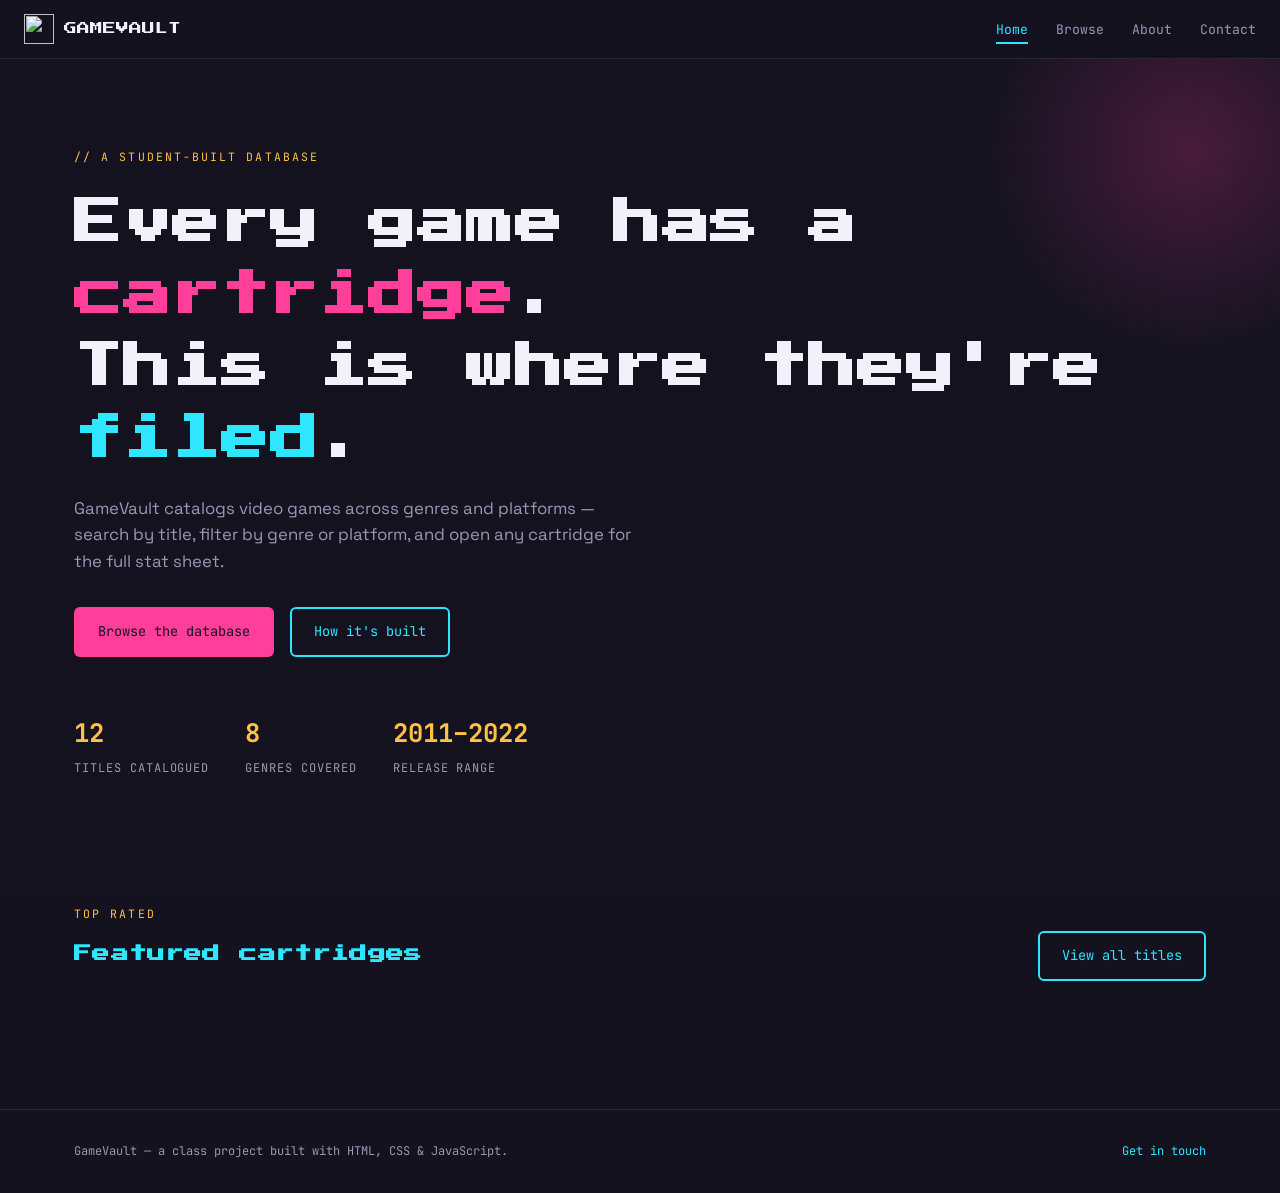
==== index.html @ 5a656e97 "Add files via upload" ====
<!DOCTYPE html>
<html lang="en">
<head>
  <meta charset="UTF-8">
  <meta name="viewport" content="width=device-width, initial-scale=1.0">
  <title>GameVault — A Video Game Database</title>
  <meta name="description" content="GameVault is a browsable database of video games with genres, platforms, ratings and details.">
  <link rel="icon" type="image/svg+xml" href="images/favicon.svg">
  <link rel="preconnect" href="https://fonts.googleapis.com">
  <link rel="preconnect" href="https://fonts.gstatic.com" crossorigin>
  <link href="https://fonts.googleapis.com/css2?family=Press+Start+2P&family=Space+Grotesk:wght@400;500;700&family=JetBrains+Mono:wght@400;600&display=swap" rel="stylesheet">
  <link rel="stylesheet" href="style.css">
</head>
<body>

  <header class="site-header">
    <nav class="nav">
      <a class="nav-brand" href="index.html">
        <img src="images/logo.svg" alt="" width="30" height="30">
        <span>GAMEVAULT</span>
      </a>
      <button class="nav-toggle" id="nav-toggle" aria-expanded="false" aria-controls="nav-links">Menu</button>
      <ul class="nav-links" id="nav-links">
        <li><a href="index.html" aria-current="page">Home</a></li>
        <li><a href="games.html">Browse</a></li>
        <li><a href="about.html">About</a></li>
        <li><a href="contact.html">Contact</a></li>
      </ul>
    </nav>
  </header>

  <main>
    <section class="hero">
      <div class="container">
        <span class="eyebrow">// A student-built database</span>
        <h1>Every game has a <span class="glow-magenta">cartridge</span>.<br>This is where they're <span class="glow-cyan">filed</span>.</h1>
        <p class="lead">GameVault catalogs video games across genres and platforms — search by title, filter by genre or platform, and open any cartridge for the full stat sheet.</p>
        <div class="hero-actions">
          <a class="btn btn-primary" href="games.html">Browse the database</a>
          <a class="btn btn-outline" href="about.html">How it's built</a>
        </div>
        <div class="hero-stats">
          <div><strong>12</strong><span>Titles catalogued</span></div>
          <div><strong>8</strong><span>Genres covered</span></div>
          <div><strong>2011–2022</strong><span>Release range</span></div>
        </div>
      </div>
    </section>

    <section>
      <div class="container">
        <div class="section-head">
          <div>
            <span class="eyebrow">Top rated</span>
            <h2>Featured cartridges</h2>
          </div>
          <a class="btn btn-outline" href="games.html">View all titles</a>
        </div>
        <div class="game-grid" id="featured-grid"></div>
      </div>
    </section>
  </main>

  <div class="modal-overlay" id="game-modal">
    <div class="modal" role="dialog" aria-modal="true" id="modal-content"></div>
  </div>

  <footer class="site-footer">
    <div class="container footer-row">
      <span>GameVault — a class project built with HTML, CSS &amp; JavaScript.</span>
      <a href="contact.html">Get in touch</a>
    </div>
  </footer>

  <script src="js/script.js"></script>
</body>
</html>
---- style.css ----
/* =========================================================
   GAMEVAULT — a video game database
   Design: retro-arcade cartridge catalog
   ========================================================= */

:root {
  --bg: #14121F;
  --bg-panel: #1E1B2E;
  --bg-panel-hover: #262238;
  --accent-magenta: #FF3E9A;
  --accent-cyan: #2FE6FF;
  --accent-gold: #FFC145;
  --text: #F2F0F8;
  --text-muted: #9B96B3;
  --border: rgba(242, 240, 248, 0.10);
  --font-display: 'Press Start 2P', monospace;
  --font-body: 'Space Grotesk', system-ui, sans-serif;
  --font-mono: 'JetBrains Mono', monospace;
  --radius: 10px;
}

* { box-sizing: border-box; }

.visually-hidden {
  position: absolute;
  width: 1px;
  height: 1px;
  padding: 0;
  margin: -1px;
  overflow: hidden;
  clip: rect(0, 0, 0, 0);
  white-space: nowrap;
  border: 0;
}

html { scroll-behavior: smooth; }

body {
  margin: 0;
  background: var(--bg);
  color: var(--text);
  font-family: var(--font-body);
  line-height: 1.6;
  position: relative;
  min-height: 100vh;
}

/* subtle CRT scanline atmosphere */
body::before {
  content: "";
  position: fixed;
  inset: 0;
  pointer-events: none;
  z-index: 999;
  background: repeating-linear-gradient(
    to bottom,
    rgba(255, 255, 255, 0.015) 0px,
    rgba(255, 255, 255, 0.015) 1px,
    transparent 1px,
    transparent 3px
  );
  mix-blend-mode: overlay;
}

img, svg { max-width: 100%; display: block; }

a { color: inherit; text-decoration: none; }

h1, h2, h3 {
  font-family: var(--font-display);
  line-height: 1.5;
  letter-spacing: 0.02em;
}

h1 { font-size: 1.6rem; }
h2 { font-size: 1.1rem; color: var(--accent-cyan); }
h3 { font-size: 0.85rem; }

p { color: var(--text-muted); }

.eyebrow {
  font-family: var(--font-mono);
  font-size: 0.72rem;
  letter-spacing: 0.18em;
  text-transform: uppercase;
  color: var(--accent-gold);
}

.container {
  max-width: 1180px;
  margin: 0 auto;
  padding: 0 24px;
}

/* focus visibility for keyboard users */
a:focus-visible,
button:focus-visible,
input:focus-visible,
select:focus-visible {
  outline: 2px solid var(--accent-cyan);
  outline-offset: 3px;
}

@media (prefers-reduced-motion: reduce) {
  * { animation: none !important; transition: none !important; }
  html { scroll-behavior: auto; }
}

/* ---------- Nav ---------- */
.site-header {
  position: sticky;
  top: 0;
  z-index: 100;
  background: rgba(20, 18, 31, 0.92);
  backdrop-filter: blur(6px);
  border-bottom: 1px solid var(--border);
}

.nav {
  display: flex;
  align-items: center;
  justify-content: space-between;
  padding: 14px 24px;
}

.nav-brand {
  display: flex;
  align-items: center;
  gap: 10px;
}

.nav-brand img { width: 30px; height: 30px; }

.nav-brand span {
  font-family: var(--font-display);
  font-size: 0.8rem;
  color: var(--text);
}

.nav-links {
  display: flex;
  gap: 28px;
  list-style: none;
  margin: 0;
  padding: 0;
  font-family: var(--font-mono);
  font-size: 0.82rem;
}

.nav-links a {
  color: var(--text-muted);
  padding-bottom: 4px;
  border-bottom: 2px solid transparent;
  transition: color 0.15s ease, border-color 0.15s ease;
}

.nav-links a:hover,
.nav-links a[aria-current="page"] {
  color: var(--accent-cyan);
  border-color: var(--accent-cyan);
}

.nav-toggle {
  display: none;
  background: none;
  border: 1px solid var(--border);
  border-radius: 6px;
  color: var(--text);
  padding: 6px 10px;
  font-family: var(--font-mono);
}

@media (max-width: 760px) {
  .nav-links {
    position: absolute;
    top: 100%;
    left: 0;
    right: 0;
    background: var(--bg-panel);
    flex-direction: column;
    padding: 16px 24px;
    gap: 16px;
    border-bottom: 1px solid var(--border);
    display: none;
  }
  .nav-links.open { display: flex; }
  .nav-toggle { display: inline-block; }
}

/* ---------- Hero ---------- */
.hero {
  padding: 84px 0 64px;
  position: relative;
  overflow: hidden;
}

.hero::after {
  content: "";
  position: absolute;
  top: -120px;
  right: -120px;
  width: 420px;
  height: 420px;
  background: radial-gradient(circle, rgba(255, 62, 154, 0.22), transparent 70%);
  z-index: 0;
}

.hero .container { position: relative; z-index: 1; }

.hero h1 {
  font-size: clamp(1.8rem, 4vw, 3rem);
  margin: 18px 0 20px;
}

.hero h1 .glow-magenta { color: var(--accent-magenta); }
.hero h1 .glow-cyan { color: var(--accent-cyan); }

.hero p.lead {
  max-width: 560px;
  font-size: 1.05rem;
  color: var(--text-muted);
}

.hero-actions {
  display: flex;
  gap: 16px;
  margin-top: 32px;
  flex-wrap: wrap;
}

.btn {
  font-family: var(--font-mono);
  font-size: 0.85rem;
  padding: 12px 22px;
  border-radius: 6px;
  border: 2px solid transparent;
  cursor: pointer;
  display: inline-flex;
  align-items: center;
  gap: 8px;
  transition: transform 0.15s ease, box-shadow 0.15s ease, background 0.15s ease;
}

.btn:hover { transform: translateY(-2px); }

.btn-primary {
  background: var(--accent-magenta);
  color: #14121F;
}
.btn-primary:hover { box-shadow: 0 0 24px rgba(255, 62, 154, 0.45); }

.btn-outline {
  border-color: var(--accent-cyan);
  color: var(--accent-cyan);
  background: transparent;
}
.btn-outline:hover { background: rgba(47, 230, 255, 0.08); }

.hero-stats {
  display: flex;
  gap: 36px;
  margin-top: 56px;
  flex-wrap: wrap;
}

.hero-stats div { font-family: var(--font-mono); }
.hero-stats strong {
  display: block;
  font-size: 1.6rem;
  color: var(--accent-gold);
}
.hero-stats span {
  font-size: 0.75rem;
  color: var(--text-muted);
  text-transform: uppercase;
  letter-spacing: 0.08em;
}

/* ---------- Section shell ---------- */
section { padding: 56px 0; }

.section-head {
  display: flex;
  justify-content: space-between;
  align-items: flex-end;
  gap: 20px;
  margin-bottom: 32px;
  flex-wrap: wrap;
}

/* ---------- Game cards (cartridge signature element) ---------- */
.game-grid {
  display: grid;
  grid-template-columns: repeat(auto-fill, minmax(240px, 1fr));
  gap: 22px;
}

.cartridge {
  background: var(--bg-panel);
  border: 1px solid var(--border);
  border-radius: 8px 8px 3px 3px;
  position: relative;
  overflow: hidden;
  cursor: pointer;
  transition: transform 0.18s ease, box-shadow 0.18s ease, background 0.18s ease;
  text-align: left;
  padding: 0;
  color: var(--text);
  font-family: var(--font-body);
  width: 100%;
}

.cartridge:hover,
.cartridge:focus-visible {
  transform: translateY(-6px);
  background: var(--bg-panel-hover);
  box-shadow: 0 14px 34px rgba(0, 0, 0, 0.45);
}

.cartridge-label {
  height: 92px;
  display: flex;
  align-items: center;
  justify-content: center;
  position: relative;
}

.cartridge-label::before {
  content: "";
  position: absolute;
  inset: 0;
  opacity: 0.9;
}

.cartridge-notch {
  position: absolute;
  top: 0;
  left: 50%;
  transform: translateX(-50%);
  width: 34px;
  height: 10px;
  background: var(--bg);
  border-radius: 0 0 8px 8px;
}

.cartridge-glyph {
  font-family: var(--font-display);
  font-size: 1.4rem;
  color: rgba(20, 18, 31, 0.85);
  z-index: 1;
}

.cartridge-body { padding: 16px 18px 20px; }

.cartridge-body h3 {
  margin: 0 0 6px;
  font-size: 0.92rem;
  color: var(--text);
}

.cartridge-meta {
  font-family: var(--font-mono);
  font-size: 0.7rem;
  color: var(--text-muted);
  display: flex;
  gap: 10px;
  flex-wrap: wrap;
  margin-bottom: 10px;
}

.tag {
  display: inline-block;
  font-family: var(--font-mono);
  font-size: 0.65rem;
  padding: 3px 8px;
  border-radius: 4px;
  border: 1px solid var(--border);
  color: var(--text-muted);
  text-transform: uppercase;
  letter-spacing: 0.04em;
}

.rating {
  font-family: var(--font-mono);
  font-size: 0.8rem;
  color: var(--accent-gold);
  letter-spacing: 2px;
}

/* genre color coding for the cartridge label */
.g-action { background: linear-gradient(135deg, var(--accent-magenta), #a3236a); }
.g-rpg { background: linear-gradient(135deg, var(--accent-cyan), #157c8c); }
.g-sim { background: linear-gradient(135deg, var(--accent-gold), #a3760d); }
.g-puzzle { background: linear-gradient(135deg, #8b7cf6, #4c3fa8); }
.g-shooter { background: linear-gradient(135deg, #ff6b4a, #a53a20); }
.g-party { background: linear-gradient(135deg, #4ade80, #1f7a44); }
.g-platform { background: linear-gradient(135deg, #f472b6, #a3316b); }
.g-roguelike { background: linear-gradient(135deg, #fb923c, #9a4a10); }

/* ---------- Filter / search bar (games page) ---------- */
.filter-bar {
  display: flex;
  gap: 14px;
  flex-wrap: wrap;
  margin-bottom: 30px;
  background: var(--bg-panel);
  border: 1px solid var(--border);
  border-radius: var(--radius);
  padding: 16px;
}

.filter-bar input,
.filter-bar select {
  background: var(--bg);
  border: 1px solid var(--border);
  color: var(--text);
  font-family: var(--font-mono);
  font-size: 0.85rem;
  padding: 10px 12px;
  border-radius: 6px;
}

.search-field {
  flex: 1 1 220px;
  position: relative;
}

.search-field input { width: 100%; }

.search-field::after {
  content: "›_";
  position: absolute;
  right: 14px;
  top: 50%;
  transform: translateY(-50%);
  color: var(--accent-cyan);
  font-family: var(--font-mono);
  animation: blink 1.1s steps(1) infinite;
  pointer-events: none;
}

@keyframes blink { 50% { opacity: 0; } }

.result-count {
  font-family: var(--font-mono);
  font-size: 0.78rem;
  color: var(--text-muted);
  margin-bottom: 18px;
}

.empty-state {
  text-align: center;
  padding: 60px 20px;
  color: var(--text-muted);
  font-family: var(--font-mono);
  display: none;
}

/* ---------- Modal ---------- */
.modal-overlay {
  position: fixed;
  inset: 0;
  background: rgba(10, 9, 16, 0.78);
  display: none;
  align-items: center;
  justify-content: center;
  z-index: 200;
  padding: 20px;
}

.modal-overlay.open { display: flex; }

.modal {
  background: var(--bg-panel);
  border: 1px solid var(--border);
  border-radius: var(--radius);
  max-width: 520px;
  width: 100%;
  max-height: 85vh;
  overflow-y: auto;
  padding: 28px;
  position: relative;
}

.modal-close {
  position: absolute;
  top: 14px;
  right: 14px;
  background: none;
  border: 1px solid var(--border);
  color: var(--text-muted);
  border-radius: 6px;
  width: 32px;
  height: 32px;
  cursor: pointer;
  font-family: var(--font-mono);
}

.modal-close:hover { color: var(--accent-magenta); border-color: var(--accent-magenta); }

.modal-badge {
  width: 100%;
  height: 70px;
  border-radius: 6px;
  margin-bottom: 18px;
  display: flex;
  align-items: center;
  justify-content: center;
}

.modal h3 { font-size: 1.1rem; margin-bottom: 6px; }

.modal-facts {
  display: grid;
  grid-template-columns: 1fr 1fr;
  gap: 12px;
  margin: 18px 0;
  font-family: var(--font-mono);
  font-size: 0.78rem;
}

.modal-facts dt { color: var(--text-muted); text-transform: uppercase; letter-spacing: 0.05em; font-size: 0.65rem; }
.modal-facts dd { margin: 2px 0 0; color: var(--text); }

/* ---------- About / Contact page bits ---------- */
.panel {
  background: var(--bg-panel);
  border: 1px solid var(--border);
  border-radius: var(--radius);
  padding: 28px;
}

.two-col {
  display: grid;
  grid-template-columns: 1.1fr 0.9fr;
  gap: 32px;
}

@media (max-width: 800px) {
  .two-col { grid-template-columns: 1fr; }
  .modal-facts { grid-template-columns: 1fr; }
}

.stack { display: flex; flex-direction: column; gap: 18px; }

.tech-list {
  list-style: none;
  padding: 0;
  margin: 18px 0 0;
  display: grid;
  gap: 10px;
  font-family: var(--font-mono);
  font-size: 0.82rem;
}

.tech-list li {
  border-left: 3px solid var(--accent-cyan);
  padding: 6px 12px;
  background: rgba(47, 230, 255, 0.05);
}

form.contact-form {
  display: grid;
  gap: 16px;
  margin-top: 8px;
}

.field { display: grid; gap: 6px; }

.field label {
  font-family: var(--font-mono);
  font-size: 0.75rem;
  color: var(--text-muted);
  text-transform: uppercase;
  letter-spacing: 0.05em;
}

.field input,
.field textarea {
  background: var(--bg);
  border: 1px solid var(--border);
  color: var(--text);
  font-family: var(--font-body);
  font-size: 0.95rem;
  padding: 12px 14px;
  border-radius: 6px;
  resize: vertical;
}

.form-note {
  font-family: var(--font-mono);
  font-size: 0.72rem;
  color: var(--text-muted);
  margin-top: 8px;
}

.contact-info {
  display: grid;
  gap: 18px;
}

.contact-info .item strong { display: block; color: var(--accent-gold); font-family: var(--font-mono); font-size: 0.75rem; text-transform: uppercase; letter-spacing: 0.05em; margin-bottom: 4px; }

/* ---------- Footer ---------- */
.site-footer {
  border-top: 1px solid var(--border);
  padding: 32px 0;
  margin-top: 40px;
}

.footer-row {
  display: flex;
  justify-content: space-between;
  align-items: center;
  flex-wrap: wrap;
  gap: 12px;
  font-family: var(--font-mono);
  font-size: 0.75rem;
  color: var(--text-muted);
}

.footer-row a { color: var(--accent-cyan); }
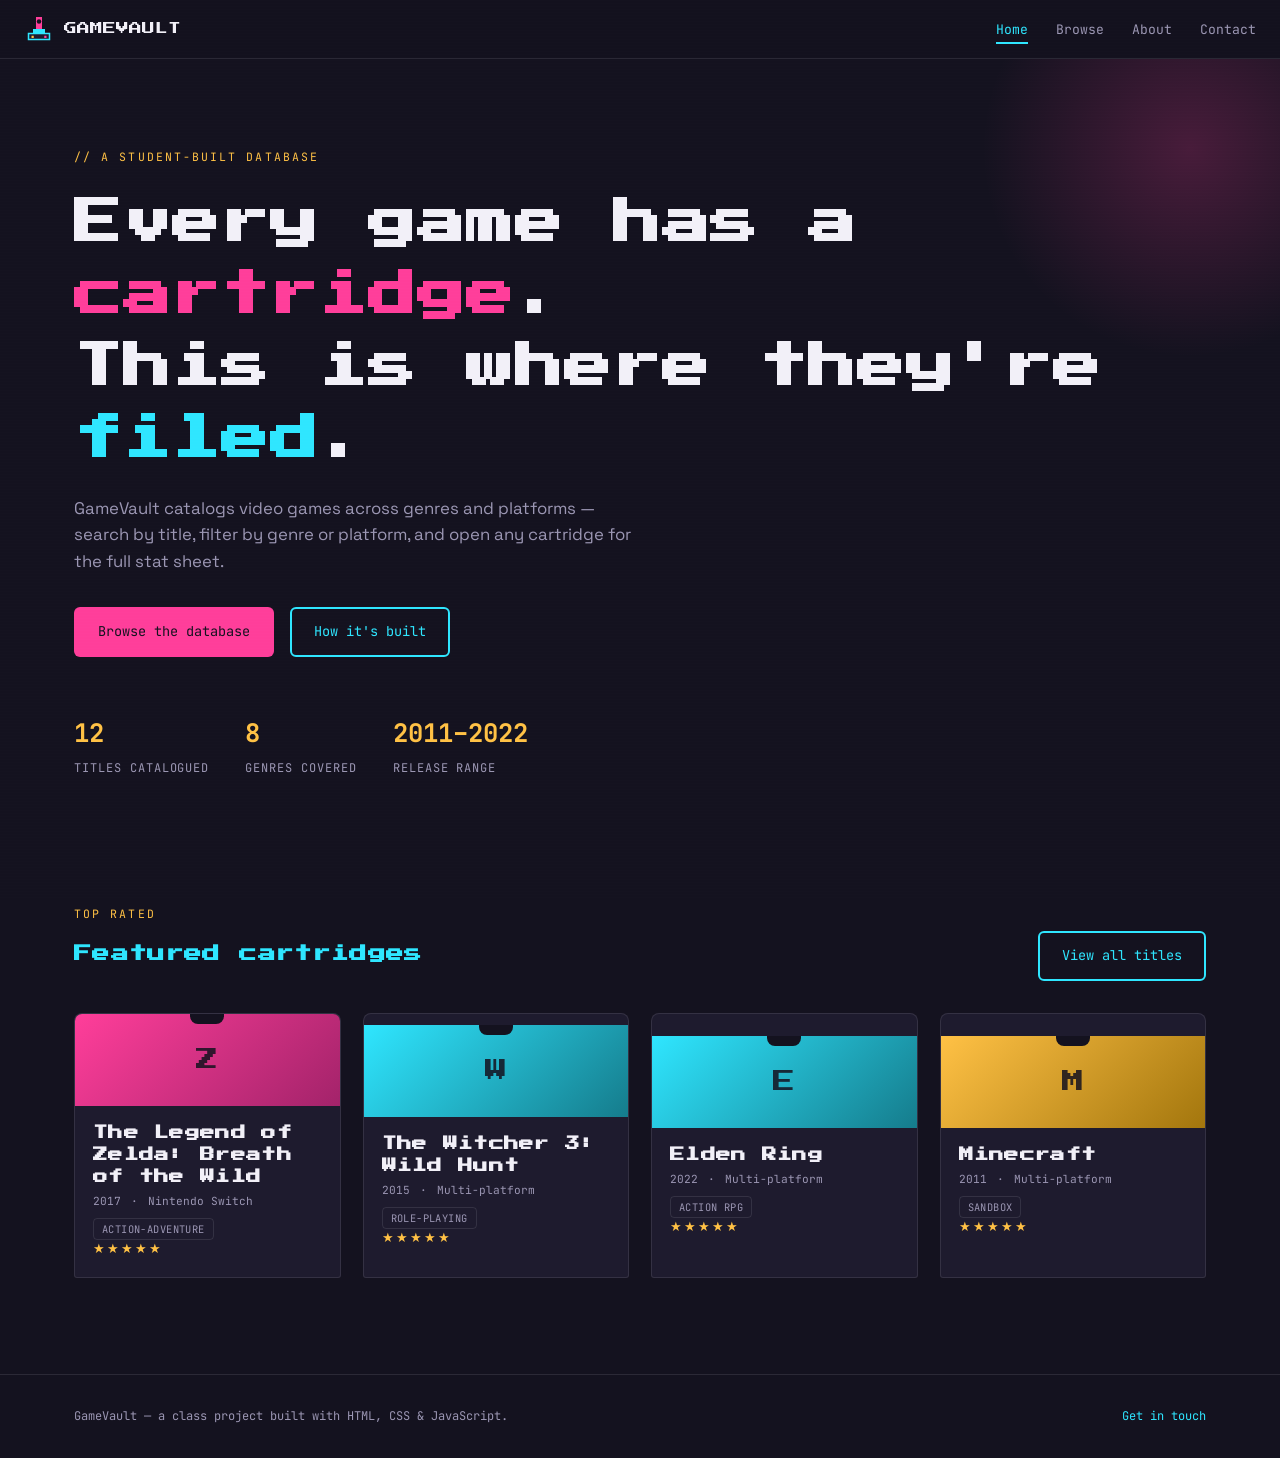
==== commit 95a79d89: "Add files via upload" ====
--- a/index.html
+++ b/index.html
@@ -5,7 +5,7 @@
   <meta name="viewport" content="width=device-width, initial-scale=1.0">
   <title>GameVault — A Video Game Database</title>
   <meta name="description" content="GameVault is a browsable database of video games with genres, platforms, ratings and details.">
-  <link rel="icon" type="image/svg+xml" href="images/favicon.svg">
+  <link rel="icon" type="image/svg+xml" href="data:image/svg+xml,%3Csvg xmlns='http://www.w3.org/2000/svg' viewBox='0 0 40 40'%3E%3Crect width='40' height='40' fill='%2314121F'/%3E%3Crect x='16' y='4' width='8' height='16' fill='%23FF3E9A'/%3E%3Crect x='12' y='20' width='16' height='6' fill='%232FE6FF'/%3E%3Crect x='6' y='26' width='28' height='8' fill='%231E1B2E' stroke='%232FE6FF' stroke-width='2'/%3E%3Crect x='10' y='29' width='3' height='3' fill='%23FFC145'/%3E%3Crect x='27' y='29' width='3' height='3' fill='%23FF3E9A'/%3E%3C/svg%3E">
   <link rel="preconnect" href="https://fonts.googleapis.com">
   <link rel="preconnect" href="https://fonts.gstatic.com" crossorigin>
   <link href="https://fonts.googleapis.com/css2?family=Press+Start+2P&family=Space+Grotesk:wght@400;500;700&family=JetBrains+Mono:wght@400;600&display=swap" rel="stylesheet">
@@ -16,7 +16,14 @@
   <header class="site-header">
     <nav class="nav">
       <a class="nav-brand" href="index.html">
-        <img src="images/logo.svg" alt="" width="30" height="30">
+        <svg width="30" height="30" viewBox="0 0 40 40" xmlns="http://www.w3.org/2000/svg" aria-hidden="true">
+          <rect x="16" y="4" width="8" height="16" fill="#FF3E9A"/>
+          <rect x="12" y="20" width="16" height="6" fill="#2FE6FF"/>
+          <rect x="6" y="26" width="28" height="8" fill="#1E1B2E" stroke="#2FE6FF" stroke-width="2"/>
+          <rect x="10" y="29" width="3" height="3" fill="#FFC145"/>
+          <rect x="27" y="29" width="3" height="3" fill="#FF3E9A"/>
+          <circle cx="20" cy="10" r="3" fill="#14121F"/>
+        </svg>
         <span>GAMEVAULT</span>
       </a>
       <button class="nav-toggle" id="nav-toggle" aria-expanded="false" aria-controls="nav-links">Menu</button>
@@ -72,6 +79,6 @@
     </div>
   </footer>
 
-  <script src="js/script.js"></script>
+  <script src="script.js"></script>
 </body>
 </html>
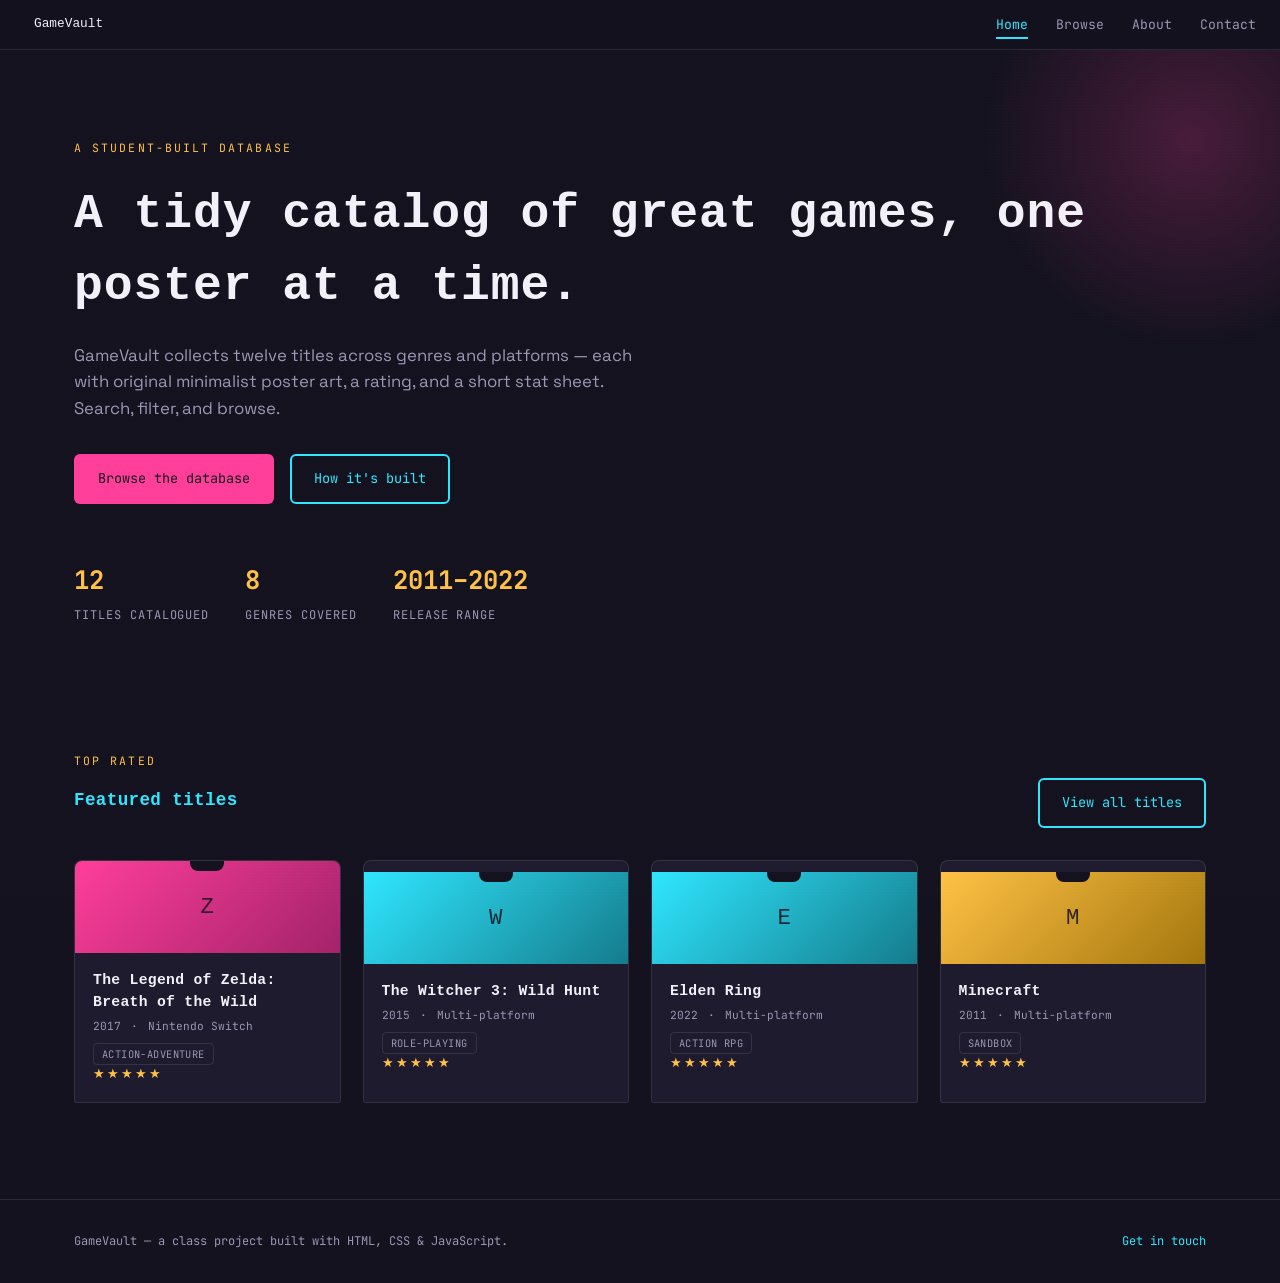
==== commit 15ace0e8: "Revise index.html for improved content and styling Updated the website's description and icon, and r" ====
--- a/index.html
+++ b/index.html
@@ -4,11 +4,11 @@
   <meta charset="UTF-8">
   <meta name="viewport" content="width=device-width, initial-scale=1.0">
   <title>GameVault — A Video Game Database</title>
-  <meta name="description" content="GameVault is a browsable database of video games with genres, platforms, ratings and details.">
-  <link rel="icon" type="image/svg+xml" href="data:image/svg+xml,%3Csvg xmlns='http://www.w3.org/2000/svg' viewBox='0 0 40 40'%3E%3Crect width='40' height='40' fill='%2314121F'/%3E%3Crect x='16' y='4' width='8' height='16' fill='%23FF3E9A'/%3E%3Crect x='12' y='20' width='16' height='6' fill='%232FE6FF'/%3E%3Crect x='6' y='26' width='28' height='8' fill='%231E1B2E' stroke='%232FE6FF' stroke-width='2'/%3E%3Crect x='10' y='29' width='3' height='3' fill='%23FFC145'/%3E%3Crect x='27' y='29' width='3' height='3' fill='%23FF3E9A'/%3E%3C/svg%3E">
+  <meta name="description" content="GameVault is a minimalist, browsable database of video games with original poster art, genres, platforms and ratings.">
+  <link rel="icon" type="image/svg+xml" href="data:image/svg+xml,%3Csvg xmlns='http://www.w3.org/2000/svg' viewBox='0 0 40 40'%3E%3Crect width='40' height='40' rx='6' fill='%231A1A1A'/%3E%3Ccircle cx='20' cy='20' r='10' fill='%23C1440E'/%3E%3C/svg%3E">
   <link rel="preconnect" href="https://fonts.googleapis.com">
   <link rel="preconnect" href="https://fonts.gstatic.com" crossorigin>
-  <link href="https://fonts.googleapis.com/css2?family=Press+Start+2P&family=Space+Grotesk:wght@400;500;700&family=JetBrains+Mono:wght@400;600&display=swap" rel="stylesheet">
+  <link href="https://fonts.googleapis.com/css2?family=Inter:wght@400;500;600&family=Space+Grotesk:wght@500;600;700&family=JetBrains+Mono:wght@400;500&display=swap" rel="stylesheet">
   <link rel="stylesheet" href="style.css">
 </head>
 <body>
@@ -16,15 +16,11 @@
   <header class="site-header">
     <nav class="nav">
       <a class="nav-brand" href="index.html">
-        <svg width="30" height="30" viewBox="0 0 40 40" xmlns="http://www.w3.org/2000/svg" aria-hidden="true">
-          <rect x="16" y="4" width="8" height="16" fill="#FF3E9A"/>
-          <rect x="12" y="20" width="16" height="6" fill="#2FE6FF"/>
-          <rect x="6" y="26" width="28" height="8" fill="#1E1B2E" stroke="#2FE6FF" stroke-width="2"/>
-          <rect x="10" y="29" width="3" height="3" fill="#FFC145"/>
-          <rect x="27" y="29" width="3" height="3" fill="#FF3E9A"/>
-          <circle cx="20" cy="10" r="3" fill="#14121F"/>
+        <svg viewBox="0 0 40 40" xmlns="http://www.w3.org/2000/svg" aria-hidden="true">
+          <rect width="40" height="40" rx="8" fill="#1A1A1A"/>
+          <circle cx="20" cy="20" r="10" fill="#C1440E"/>
         </svg>
-        <span>GAMEVAULT</span>
+        <span>GameVault</span>
       </a>
       <button class="nav-toggle" id="nav-toggle" aria-expanded="false" aria-controls="nav-links">Menu</button>
       <ul class="nav-links" id="nav-links">
@@ -39,9 +35,9 @@
   <main>
     <section class="hero">
       <div class="container">
-        <span class="eyebrow">// A student-built database</span>
-        <h1>Every game has a <span class="glow-magenta">cartridge</span>.<br>This is where they're <span class="glow-cyan">filed</span>.</h1>
-        <p class="lead">GameVault catalogs video games across genres and platforms — search by title, filter by genre or platform, and open any cartridge for the full stat sheet.</p>
+        <span class="eyebrow">A student-built database</span>
+        <h1>A tidy catalog of great games, one poster at a time.</h1>
+        <p class="lead">GameVault collects twelve titles across genres and platforms — each with original minimalist poster art, a rating, and a short stat sheet. Search, filter, and browse.</p>
         <div class="hero-actions">
           <a class="btn btn-primary" href="games.html">Browse the database</a>
           <a class="btn btn-outline" href="about.html">How it's built</a>
@@ -59,7 +55,7 @@
         <div class="section-head">
           <div>
             <span class="eyebrow">Top rated</span>
-            <h2>Featured cartridges</h2>
+            <h2>Featured titles</h2>
           </div>
           <a class="btn btn-outline" href="games.html">View all titles</a>
         </div>
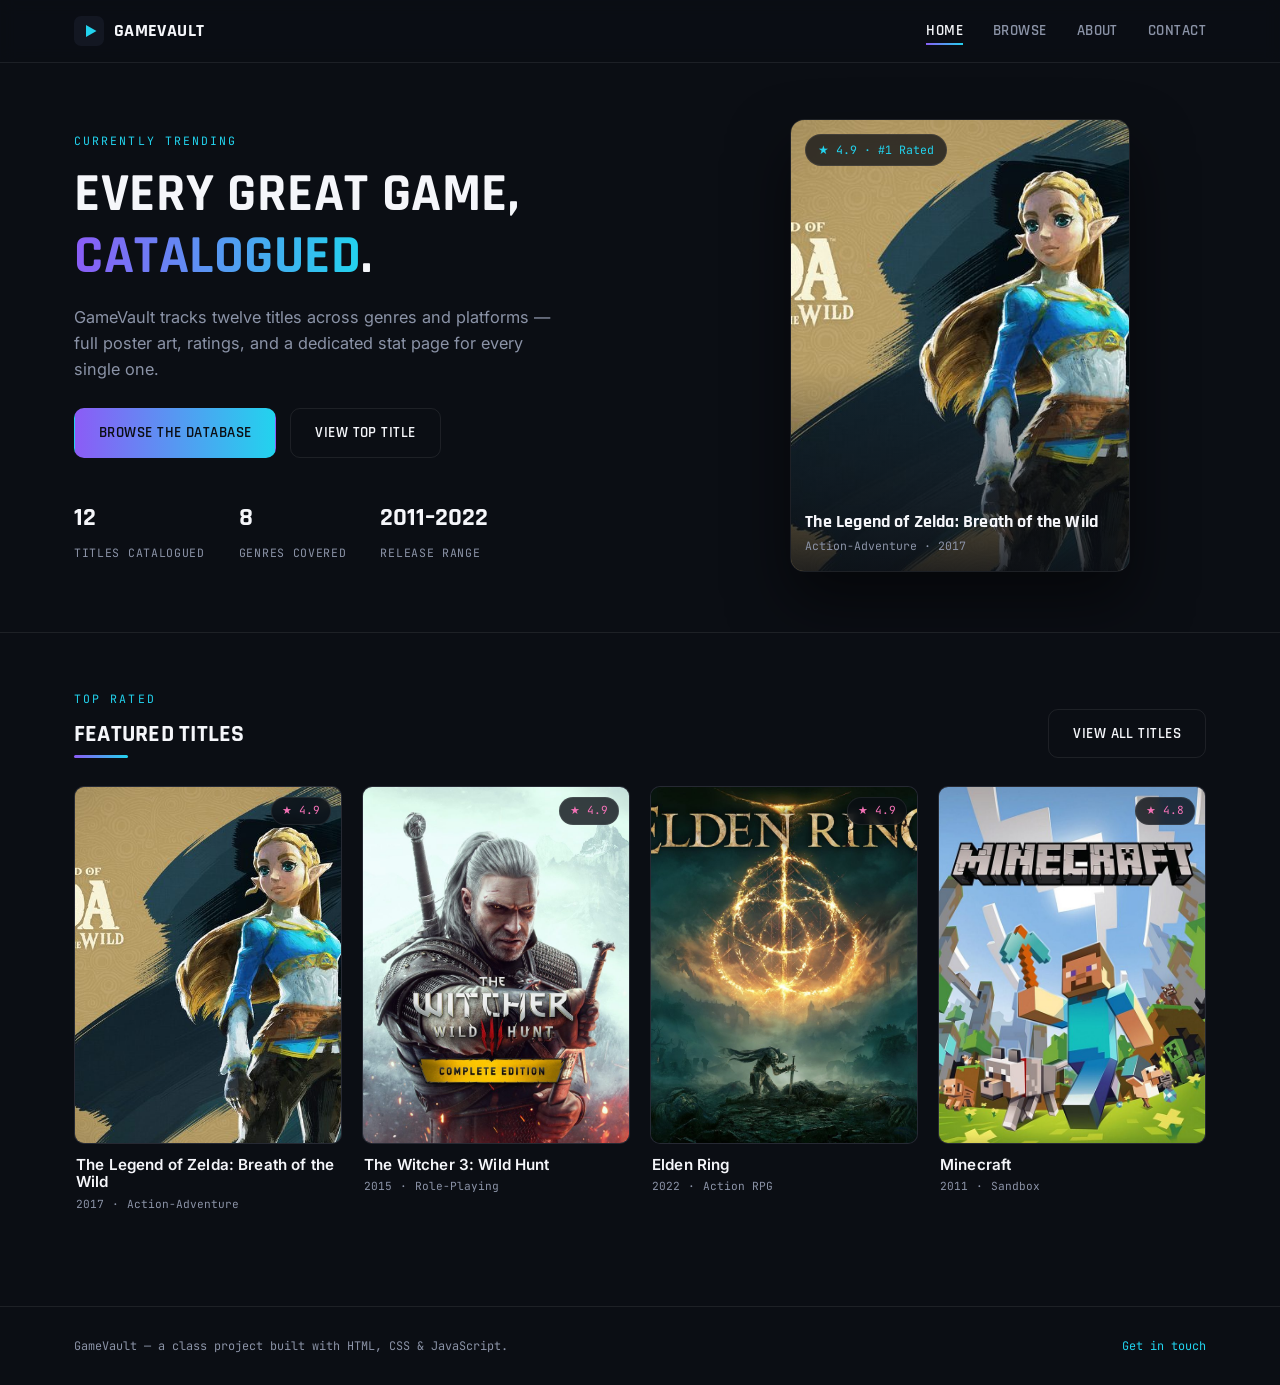
==== commit b13c3569: "Add files via upload" ====
--- a/index.html
+++ b/index.html
@@ -4,11 +4,11 @@
   <meta charset="UTF-8">
   <meta name="viewport" content="width=device-width, initial-scale=1.0">
   <title>GameVault — A Video Game Database</title>
-  <meta name="description" content="GameVault is a minimalist, browsable database of video games with original poster art, genres, platforms and ratings.">
-  <link rel="icon" type="image/svg+xml" href="data:image/svg+xml,%3Csvg xmlns='http://www.w3.org/2000/svg' viewBox='0 0 40 40'%3E%3Crect width='40' height='40' rx='6' fill='%231A1A1A'/%3E%3Ccircle cx='20' cy='20' r='10' fill='%23C1440E'/%3E%3C/svg%3E">
+  <meta name="description" content="GameVault is a browsable database of video games with poster art, ratings, platforms and full detail pages for every title.">
+  <link rel="icon" type="image/svg+xml" href="data:image/svg+xml,%3Csvg xmlns='http://www.w3.org/2000/svg' viewBox='0 0 40 40'%3E%3Crect width='40' height='40' rx='9' fill='%230B0E14'/%3E%3Cpolygon points='16,12 30,20 16,28' fill='%2322D3EE'/%3E%3C/svg%3E">
   <link rel="preconnect" href="https://fonts.googleapis.com">
   <link rel="preconnect" href="https://fonts.gstatic.com" crossorigin>
-  <link href="https://fonts.googleapis.com/css2?family=Inter:wght@400;500;600&family=Space+Grotesk:wght@500;600;700&family=JetBrains+Mono:wght@400;500&display=swap" rel="stylesheet">
+  <link href="https://fonts.googleapis.com/css2?family=Inter:wght@400;500;600&family=Rajdhani:wght@600;700&family=JetBrains+Mono:wght@400;500&display=swap" rel="stylesheet">
   <link rel="stylesheet" href="style.css">
 </head>
 <body>
@@ -17,8 +17,8 @@
     <nav class="nav">
       <a class="nav-brand" href="index.html">
         <svg viewBox="0 0 40 40" xmlns="http://www.w3.org/2000/svg" aria-hidden="true">
-          <rect width="40" height="40" rx="8" fill="#1A1A1A"/>
-          <circle cx="20" cy="20" r="10" fill="#C1440E"/>
+          <rect width="40" height="40" rx="9" fill="#131722"/>
+          <polygon points="16,12 30,20 16,28" fill="#22D3EE"/>
         </svg>
         <span>GameVault</span>
       </a>
@@ -34,19 +34,22 @@
 
   <main>
     <section class="hero">
-      <div class="container">
-        <span class="eyebrow">A student-built database</span>
-        <h1>A tidy catalog of great games, one poster at a time.</h1>
-        <p class="lead">GameVault collects twelve titles across genres and platforms — each with original minimalist poster art, a rating, and a short stat sheet. Search, filter, and browse.</p>
-        <div class="hero-actions">
-          <a class="btn btn-primary" href="games.html">Browse the database</a>
-          <a class="btn btn-outline" href="about.html">How it's built</a>
+      <div class="container spotlight">
+        <div>
+          <span class="eyebrow">Currently trending</span>
+          <h1>Every great game, <span class="gradient-text">catalogued</span>.</h1>
+          <p class="lead">GameVault tracks twelve titles across genres and platforms — full poster art, ratings, and a dedicated stat page for every single one.</p>
+          <div class="hero-actions">
+            <a class="btn btn-primary" href="games.html">Browse the database</a>
+            <a class="btn btn-outline" id="spotlight-cta" href="games.html">View top title</a>
+          </div>
+          <div class="hero-stats">
+            <div><strong>12</strong><span>Titles catalogued</span></div>
+            <div><strong>8</strong><span>Genres covered</span></div>
+            <div><strong>2011–2022</strong><span>Release range</span></div>
+          </div>
         </div>
-        <div class="hero-stats">
-          <div><strong>12</strong><span>Titles catalogued</span></div>
-          <div><strong>8</strong><span>Genres covered</span></div>
-          <div><strong>2011–2022</strong><span>Release range</span></div>
-        </div>
+        <div class="spotlight-poster" id="spotlight-media"></div>
       </div>
     </section>
 
@@ -64,10 +67,6 @@
     </section>
   </main>
 
-  <div class="modal-overlay" id="game-modal">
-    <div class="modal" role="dialog" aria-modal="true" id="modal-content"></div>
-  </div>
-
   <footer class="site-footer">
     <div class="container footer-row">
       <span>GameVault — a class project built with HTML, CSS &amp; JavaScript.</span>
--- a/style.css
+++ b/style.css
@@ -1,20 +1,21 @@
 /* =========================================================
-   GAMEVAULT — a video game database
-   Design: retro-arcade cartridge catalog
+   GAMEVAULT — gaming platform edition
+   Dark, high-contrast catalog with a spotlight hero
    ========================================================= */
 
 :root {
-  --bg: #14121F;
-  --bg-panel: #1E1B2E;
-  --bg-panel-hover: #262238;
-  --accent-magenta: #FF3E9A;
-  --accent-cyan: #2FE6FF;
-  --accent-gold: #FFC145;
-  --text: #F2F0F8;
-  --text-muted: #9B96B3;
-  --border: rgba(242, 240, 248, 0.10);
-  --font-display: 'Press Start 2P', monospace;
-  --font-body: 'Space Grotesk', system-ui, sans-serif;
+  --bg: #0B0E14;
+  --surface: #131722;
+  --surface-2: #1A2030;
+  --ink: #F5F6FA;
+  --muted: #8B93A7;
+  --accent-violet: #8B5CF6;
+  --accent-cyan: #22D3EE;
+  --accent-pink: #F472B6;
+  --border: rgba(255, 255, 255, 0.08);
+  --gradient: linear-gradient(90deg, var(--accent-violet), var(--accent-cyan));
+  --font-display: 'Rajdhani', sans-serif;
+  --font-body: 'Inter', system-ui, -apple-system, sans-serif;
   --font-mono: 'JetBrains Mono', monospace;
   --radius: 10px;
 }
@@ -38,52 +39,44 @@
 body {
   margin: 0;
   background: var(--bg);
-  color: var(--text);
+  color: var(--ink);
   font-family: var(--font-body);
   line-height: 1.6;
-  position: relative;
   min-height: 100vh;
 }
 
-/* subtle CRT scanline atmosphere */
-body::before {
-  content: "";
-  position: fixed;
-  inset: 0;
-  pointer-events: none;
-  z-index: 999;
-  background: repeating-linear-gradient(
-    to bottom,
-    rgba(255, 255, 255, 0.015) 0px,
-    rgba(255, 255, 255, 0.015) 1px,
-    transparent 1px,
-    transparent 3px
-  );
-  mix-blend-mode: overlay;
-}
-
 img, svg { max-width: 100%; display: block; }
-
 a { color: inherit; text-decoration: none; }
 
 h1, h2, h3 {
   font-family: var(--font-display);
-  line-height: 1.5;
-  letter-spacing: 0.02em;
-}
-
-h1 { font-size: 1.6rem; }
-h2 { font-size: 1.1rem; color: var(--accent-cyan); }
-h3 { font-size: 0.85rem; }
-
-p { color: var(--text-muted); }
+  font-weight: 700;
+  line-height: 1.15;
+  letter-spacing: 0.01em;
+  margin: 0 0 12px;
+}
+
+h1 { font-size: clamp(2.1rem, 4.4vw, 3.4rem); text-transform: uppercase; }
+h2 { font-size: 1.5rem; text-transform: uppercase; }
+h3 { font-size: 1.1rem; }
+
+p { color: var(--muted); margin: 0 0 12px; }
+
+.gradient-text {
+  background: var(--gradient);
+  -webkit-background-clip: text;
+  background-clip: text;
+  color: transparent;
+}
 
 .eyebrow {
   font-family: var(--font-mono);
   font-size: 0.72rem;
   letter-spacing: 0.18em;
   text-transform: uppercase;
-  color: var(--accent-gold);
+  color: var(--accent-cyan);
+  display: inline-block;
+  margin-bottom: 12px;
 }
 
 .container {
@@ -92,7 +85,6 @@
   padding: 0 24px;
 }
 
-/* focus visibility for keyboard users */
 a:focus-visible,
 button:focus-visible,
 input:focus-visible,
@@ -111,8 +103,8 @@
   position: sticky;
   top: 0;
   z-index: 100;
-  background: rgba(20, 18, 31, 0.92);
-  backdrop-filter: blur(6px);
+  background: rgba(11, 14, 20, 0.9);
+  backdrop-filter: blur(8px);
   border-bottom: 1px solid var(--border);
 }
 
@@ -120,7 +112,9 @@
   display: flex;
   align-items: center;
   justify-content: space-between;
-  padding: 14px 24px;
+  padding: 16px 24px;
+  max-width: 1180px;
+  margin: 0 auto;
 }
 
 .nav-brand {
@@ -129,56 +123,63 @@
   gap: 10px;
 }
 
-.nav-brand img { width: 30px; height: 30px; }
+.nav-brand svg { width: 30px; height: 30px; }
 
 .nav-brand span {
   font-family: var(--font-display);
-  font-size: 0.8rem;
-  color: var(--text);
+  font-weight: 700;
+  font-size: 1.15rem;
+  letter-spacing: 0.02em;
+  text-transform: uppercase;
 }
 
 .nav-links {
   display: flex;
-  gap: 28px;
+  gap: 30px;
   list-style: none;
   margin: 0;
   padding: 0;
-  font-family: var(--font-mono);
-  font-size: 0.82rem;
+  font-family: var(--font-display);
+  font-weight: 600;
+  font-size: 0.92rem;
+  letter-spacing: 0.03em;
+  text-transform: uppercase;
 }
 
 .nav-links a {
-  color: var(--text-muted);
-  padding-bottom: 4px;
+  color: var(--muted);
+  padding-bottom: 3px;
   border-bottom: 2px solid transparent;
   transition: color 0.15s ease, border-color 0.15s ease;
 }
 
 .nav-links a:hover,
 .nav-links a[aria-current="page"] {
-  color: var(--accent-cyan);
-  border-color: var(--accent-cyan);
+  color: var(--ink);
+  border-image: var(--gradient) 1;
+  border-bottom: 2px solid var(--accent-cyan);
 }
 
 .nav-toggle {
   display: none;
   background: none;
   border: 1px solid var(--border);
-  border-radius: 6px;
-  color: var(--text);
-  padding: 6px 10px;
-  font-family: var(--font-mono);
-}
-
-@media (max-width: 760px) {
+  border-radius: var(--radius);
+  color: var(--ink);
+  padding: 6px 12px;
+  font-family: var(--font-body);
+  font-size: 0.85rem;
+}
+
+@media (max-width: 800px) {
   .nav-links {
     position: absolute;
     top: 100%;
     left: 0;
     right: 0;
-    background: var(--bg-panel);
+    background: var(--surface);
     flex-direction: column;
-    padding: 16px 24px;
+    padding: 18px 24px;
     gap: 16px;
     border-bottom: 1px solid var(--border);
     display: none;
@@ -187,376 +188,334 @@
   .nav-toggle { display: inline-block; }
 }
 
-/* ---------- Hero ---------- */
+/* ---------- Hero / Spotlight ---------- */
 .hero {
-  padding: 84px 0 64px;
-  position: relative;
+  padding: 56px 0 60px;
+  border-bottom: 1px solid var(--border);
   overflow: hidden;
 }
 
-.hero::after {
-  content: "";
-  position: absolute;
-  top: -120px;
-  right: -120px;
-  width: 420px;
-  height: 420px;
-  background: radial-gradient(circle, rgba(255, 62, 154, 0.22), transparent 70%);
-  z-index: 0;
-}
-
-.hero .container { position: relative; z-index: 1; }
-
-.hero h1 {
-  font-size: clamp(1.8rem, 4vw, 3rem);
-  margin: 18px 0 20px;
-}
-
-.hero h1 .glow-magenta { color: var(--accent-magenta); }
-.hero h1 .glow-cyan { color: var(--accent-cyan); }
-
-.hero p.lead {
-  max-width: 560px;
-  font-size: 1.05rem;
-  color: var(--text-muted);
-}
+.spotlight {
+  display: grid;
+  grid-template-columns: 1.1fr 0.9fr;
+  gap: 40px;
+  align-items: center;
+}
+
+@media (max-width: 860px) {
+  .spotlight { grid-template-columns: 1fr; }
+}
+
+.spotlight h1 { margin-bottom: 16px; }
+
+.spotlight p.lead { max-width: 480px; font-size: 1.02rem; }
 
 .hero-actions {
   display: flex;
-  gap: 16px;
-  margin-top: 32px;
+  gap: 14px;
+  margin-top: 26px;
   flex-wrap: wrap;
 }
 
 .btn {
-  font-family: var(--font-mono);
-  font-size: 0.85rem;
-  padding: 12px 22px;
-  border-radius: 6px;
-  border: 2px solid transparent;
+  font-family: var(--font-display);
+  font-weight: 600;
+  font-size: 0.92rem;
+  letter-spacing: 0.03em;
+  text-transform: uppercase;
+  padding: 12px 24px;
+  border-radius: var(--radius);
+  border: 1px solid transparent;
   cursor: pointer;
   display: inline-flex;
   align-items: center;
   gap: 8px;
-  transition: transform 0.15s ease, box-shadow 0.15s ease, background 0.15s ease;
-}
-
-.btn:hover { transform: translateY(-2px); }
+  transition: transform 0.15s ease, box-shadow 0.15s ease, border-color 0.15s ease, background 0.15s ease;
+}
 
 .btn-primary {
-  background: var(--accent-magenta);
-  color: #14121F;
-}
-.btn-primary:hover { box-shadow: 0 0 24px rgba(255, 62, 154, 0.45); }
+  background: var(--gradient);
+  color: #0B0E14;
+}
+.btn-primary:hover { box-shadow: 0 0 26px rgba(139, 92, 246, 0.45); transform: translateY(-2px); }
 
 .btn-outline {
-  border-color: var(--accent-cyan);
+  border-color: var(--border);
+  color: var(--ink);
+  background: transparent;
+}
+.btn-outline:hover { border-color: var(--accent-cyan); color: var(--accent-cyan); }
+
+.hero-stats {
+  display: flex;
+  gap: 34px;
+  margin-top: 40px;
+  flex-wrap: wrap;
+}
+
+.hero-stats div strong {
+  display: block;
+  font-family: var(--font-display);
+  font-size: 1.6rem;
+  color: var(--ink);
+}
+.hero-stats div span {
+  font-family: var(--font-mono);
+  font-size: 0.72rem;
+  color: var(--muted);
+  text-transform: uppercase;
+  letter-spacing: 0.06em;
+}
+
+.spotlight-poster {
+  position: relative;
+  border-radius: 14px;
+  overflow: hidden;
+  aspect-ratio: 3 / 4;
+  max-width: 340px;
+  margin: 0 auto;
+  border: 1px solid var(--border);
+  box-shadow: 0 30px 60px rgba(0, 0, 0, 0.5);
+}
+
+.spotlight-poster img {
+  width: 100%;
+  height: 100%;
+  object-fit: cover;
+}
+
+.spotlight-poster::after {
+  content: "";
+  position: absolute;
+  inset: 0;
+  background: linear-gradient(to top, rgba(11, 14, 20, 0.85), transparent 45%);
+}
+
+.spotlight-badge {
+  position: absolute;
+  top: 14px;
+  left: 14px;
+  z-index: 2;
+  background: rgba(11, 14, 20, 0.75);
+  border: 1px solid var(--border);
+  border-radius: 999px;
+  padding: 6px 12px;
+  font-family: var(--font-mono);
+  font-size: 0.72rem;
   color: var(--accent-cyan);
-  background: transparent;
-}
-.btn-outline:hover { background: rgba(47, 230, 255, 0.08); }
-
-.hero-stats {
-  display: flex;
-  gap: 36px;
-  margin-top: 56px;
-  flex-wrap: wrap;
-}
-
-.hero-stats div { font-family: var(--font-mono); }
-.hero-stats strong {
-  display: block;
-  font-size: 1.6rem;
-  color: var(--accent-gold);
-}
-.hero-stats span {
-  font-size: 0.75rem;
-  color: var(--text-muted);
-  text-transform: uppercase;
-  letter-spacing: 0.08em;
+  backdrop-filter: blur(4px);
+}
+
+.spotlight-caption {
+  position: absolute;
+  bottom: 14px;
+  left: 14px;
+  right: 14px;
+  z-index: 2;
+}
+
+.spotlight-caption h3 {
+  margin: 0;
+  font-size: 1.1rem;
+  color: var(--ink);
+}
+
+.spotlight-caption span {
+  font-family: var(--font-mono);
+  font-size: 0.72rem;
+  color: var(--muted);
 }
 
 /* ---------- Section shell ---------- */
-section { padding: 56px 0; }
+section { padding: 52px 0; }
 
 .section-head {
   display: flex;
   justify-content: space-between;
   align-items: flex-end;
   gap: 20px;
-  margin-bottom: 32px;
+  margin-bottom: 28px;
   flex-wrap: wrap;
 }
 
-/* ---------- Game cards (cartridge signature element) ---------- */
+.section-head h2 {
+  margin: 0;
+  position: relative;
+  padding-bottom: 10px;
+}
+.section-head h2::after {
+  content: "";
+  position: absolute;
+  left: 0;
+  bottom: 0;
+  width: 54px;
+  height: 3px;
+  background: var(--gradient);
+  border-radius: 2px;
+}
+
+/* ---------- Game cards ---------- */
 .game-grid {
   display: grid;
-  grid-template-columns: repeat(auto-fill, minmax(240px, 1fr));
-  gap: 22px;
-}
-
-.cartridge {
-  background: var(--bg-panel);
-  border: 1px solid var(--border);
-  border-radius: 8px 8px 3px 3px;
+  grid-template-columns: repeat(auto-fill, minmax(220px, 1fr));
+  gap: 24px 20px;
+}
+
+.game-card {
+  display: block;
+  color: var(--ink);
+  font-family: var(--font-body);
+}
+
+.card-frame {
   position: relative;
+  aspect-ratio: 3 / 4;
+  border-radius: var(--radius);
   overflow: hidden;
-  cursor: pointer;
-  transition: transform 0.18s ease, box-shadow 0.18s ease, background 0.18s ease;
-  text-align: left;
-  padding: 0;
-  color: var(--text);
+  border: 1px solid var(--border);
+  background: var(--surface);
+  transition: transform 0.18s ease, box-shadow 0.18s ease, border-color 0.18s ease;
+}
+
+.card-frame img {
+  width: 100%;
+  height: 100%;
+  object-fit: cover;
+  transition: transform 0.35s ease;
+}
+
+.game-card:hover .card-frame,
+.game-card:focus-visible .card-frame {
+  transform: translateY(-5px);
+  border-color: var(--accent-cyan);
+  box-shadow: 0 16px 34px rgba(34, 211, 238, 0.16);
+}
+
+.game-card:hover .card-frame img { transform: scale(1.06); }
+
+.card-rating {
+  position: absolute;
+  top: 10px;
+  right: 10px;
+  background: rgba(11, 14, 20, 0.8);
+  border: 1px solid var(--border);
+  border-radius: 999px;
+  padding: 4px 10px;
+  font-family: var(--font-mono);
+  font-size: 0.7rem;
+  color: var(--accent-pink);
+  backdrop-filter: blur(4px);
+}
+
+.card-info { padding: 12px 2px 0; }
+
+.card-info h3 {
+  font-size: 0.95rem;
+  font-weight: 600;
+  margin: 0 0 5px;
+  text-transform: none;
   font-family: var(--font-body);
-  width: 100%;
-}
-
-.cartridge:hover,
-.cartridge:focus-visible {
-  transform: translateY(-6px);
-  background: var(--bg-panel-hover);
-  box-shadow: 0 14px 34px rgba(0, 0, 0, 0.45);
-}
-
-.cartridge-label {
-  height: 92px;
-  display: flex;
-  align-items: center;
-  justify-content: center;
-  position: relative;
-}
-
-.cartridge-label::before {
-  content: "";
-  position: absolute;
-  inset: 0;
-  opacity: 0.9;
-}
-
-.cartridge-notch {
-  position: absolute;
-  top: 0;
-  left: 50%;
-  transform: translateX(-50%);
-  width: 34px;
-  height: 10px;
-  background: var(--bg);
-  border-radius: 0 0 8px 8px;
-}
-
-.cartridge-glyph {
-  font-family: var(--font-display);
-  font-size: 1.4rem;
-  color: rgba(20, 18, 31, 0.85);
-  z-index: 1;
-}
-
-.cartridge-body { padding: 16px 18px 20px; }
-
-.cartridge-body h3 {
-  margin: 0 0 6px;
-  font-size: 0.92rem;
-  color: var(--text);
-}
-
-.cartridge-meta {
+}
+
+.card-meta {
   font-family: var(--font-mono);
   font-size: 0.7rem;
-  color: var(--text-muted);
-  display: flex;
-  gap: 10px;
+  color: var(--muted);
+  display: flex;
+  gap: 8px;
   flex-wrap: wrap;
-  margin-bottom: 10px;
-}
-
-.tag {
-  display: inline-block;
-  font-family: var(--font-mono);
-  font-size: 0.65rem;
-  padding: 3px 8px;
-  border-radius: 4px;
-  border: 1px solid var(--border);
-  color: var(--text-muted);
-  text-transform: uppercase;
-  letter-spacing: 0.04em;
-}
-
-.rating {
-  font-family: var(--font-mono);
-  font-size: 0.8rem;
-  color: var(--accent-gold);
-  letter-spacing: 2px;
-}
-
-/* genre color coding for the cartridge label */
-.g-action { background: linear-gradient(135deg, var(--accent-magenta), #a3236a); }
-.g-rpg { background: linear-gradient(135deg, var(--accent-cyan), #157c8c); }
-.g-sim { background: linear-gradient(135deg, var(--accent-gold), #a3760d); }
-.g-puzzle { background: linear-gradient(135deg, #8b7cf6, #4c3fa8); }
-.g-shooter { background: linear-gradient(135deg, #ff6b4a, #a53a20); }
-.g-party { background: linear-gradient(135deg, #4ade80, #1f7a44); }
-.g-platform { background: linear-gradient(135deg, #f472b6, #a3316b); }
-.g-roguelike { background: linear-gradient(135deg, #fb923c, #9a4a10); }
-
-/* ---------- Filter / search bar (games page) ---------- */
+}
+
+/* ---------- Filter bar ---------- */
 .filter-bar {
   display: flex;
-  gap: 14px;
+  gap: 12px;
   flex-wrap: wrap;
-  margin-bottom: 30px;
-  background: var(--bg-panel);
-  border: 1px solid var(--border);
-  border-radius: var(--radius);
-  padding: 16px;
+  margin-bottom: 24px;
+  padding-bottom: 22px;
+  border-bottom: 1px solid var(--border);
 }
 
 .filter-bar input,
 .filter-bar select {
-  background: var(--bg);
-  border: 1px solid var(--border);
-  color: var(--text);
-  font-family: var(--font-mono);
-  font-size: 0.85rem;
-  padding: 10px 12px;
-  border-radius: 6px;
-}
-
-.search-field {
-  flex: 1 1 220px;
-  position: relative;
-}
-
+  background: var(--surface);
+  border: 1px solid var(--border);
+  color: var(--ink);
+  font-family: var(--font-body);
+  font-size: 0.88rem;
+  padding: 11px 13px;
+  border-radius: var(--radius);
+}
+
+.search-field { flex: 1 1 220px; }
 .search-field input { width: 100%; }
 
-.search-field::after {
-  content: "›_";
-  position: absolute;
-  right: 14px;
-  top: 50%;
-  transform: translateY(-50%);
-  color: var(--accent-cyan);
-  font-family: var(--font-mono);
-  animation: blink 1.1s steps(1) infinite;
-  pointer-events: none;
-}
-
-@keyframes blink { 50% { opacity: 0; } }
-
 .result-count {
   font-family: var(--font-mono);
-  font-size: 0.78rem;
-  color: var(--text-muted);
-  margin-bottom: 18px;
+  font-size: 0.76rem;
+  color: var(--muted);
+  margin-bottom: 20px;
 }
 
 .empty-state {
   text-align: center;
   padding: 60px 20px;
-  color: var(--text-muted);
-  font-family: var(--font-mono);
+  color: var(--muted);
   display: none;
 }
 
-/* ---------- Modal ---------- */
-.modal-overlay {
-  position: fixed;
-  inset: 0;
-  background: rgba(10, 9, 16, 0.78);
-  display: none;
+/* ---------- Pills / tags ---------- */
+.pill {
+  display: inline-flex;
   align-items: center;
-  justify-content: center;
-  z-index: 200;
-  padding: 20px;
-}
-
-.modal-overlay.open { display: flex; }
-
-.modal {
-  background: var(--bg-panel);
-  border: 1px solid var(--border);
-  border-radius: var(--radius);
-  max-width: 520px;
-  width: 100%;
-  max-height: 85vh;
-  overflow-y: auto;
-  padding: 28px;
-  position: relative;
-}
-
-.modal-close {
-  position: absolute;
-  top: 14px;
-  right: 14px;
-  background: none;
-  border: 1px solid var(--border);
-  color: var(--text-muted);
-  border-radius: 6px;
-  width: 32px;
-  height: 32px;
-  cursor: pointer;
-  font-family: var(--font-mono);
-}
-
-.modal-close:hover { color: var(--accent-magenta); border-color: var(--accent-magenta); }
-
-.modal-badge {
-  width: 100%;
-  height: 70px;
-  border-radius: 6px;
-  margin-bottom: 18px;
-  display: flex;
-  align-items: center;
-  justify-content: center;
-}
-
-.modal h3 { font-size: 1.1rem; margin-bottom: 6px; }
-
-.modal-facts {
-  display: grid;
-  grid-template-columns: 1fr 1fr;
-  gap: 12px;
-  margin: 18px 0;
-  font-family: var(--font-mono);
-  font-size: 0.78rem;
-}
-
-.modal-facts dt { color: var(--text-muted); text-transform: uppercase; letter-spacing: 0.05em; font-size: 0.65rem; }
-.modal-facts dd { margin: 2px 0 0; color: var(--text); }
-
-/* ---------- About / Contact page bits ---------- */
+  gap: 6px;
+  font-family: var(--font-mono);
+  font-size: 0.72rem;
+  padding: 5px 12px;
+  border-radius: 999px;
+  border: 1px solid var(--border);
+  color: var(--muted);
+  background: var(--surface);
+}
+
+.pill-accent {
+  color: var(--accent-cyan);
+  border-color: rgba(34, 211, 238, 0.35);
+}
+
+/* ---------- Panels (about / contact) ---------- */
 .panel {
-  background: var(--bg-panel);
-  border: 1px solid var(--border);
-  border-radius: var(--radius);
-  padding: 28px;
+  background: var(--surface);
+  border: 1px solid var(--border);
+  border-radius: 14px;
+  padding: 30px;
 }
 
 .two-col {
   display: grid;
   grid-template-columns: 1.1fr 0.9fr;
-  gap: 32px;
+  gap: 24px;
 }
 
 @media (max-width: 800px) {
   .two-col { grid-template-columns: 1fr; }
-  .modal-facts { grid-template-columns: 1fr; }
-}
-
-.stack { display: flex; flex-direction: column; gap: 18px; }
+}
+
+.stack { display: flex; flex-direction: column; gap: 14px; }
 
 .tech-list {
   list-style: none;
   padding: 0;
-  margin: 18px 0 0;
+  margin: 16px 0 0;
   display: grid;
   gap: 10px;
-  font-family: var(--font-mono);
-  font-size: 0.82rem;
+  font-size: 0.88rem;
 }
 
 .tech-list li {
-  border-left: 3px solid var(--accent-cyan);
-  padding: 6px 12px;
-  background: rgba(47, 230, 255, 0.05);
+  border-left: 2px solid var(--accent-violet);
+  padding: 4px 12px;
+  color: var(--muted);
 }
 
 form.contact-form {
@@ -569,8 +528,8 @@
 
 .field label {
   font-family: var(--font-mono);
-  font-size: 0.75rem;
-  color: var(--text-muted);
+  font-size: 0.72rem;
+  color: var(--muted);
   text-transform: uppercase;
   letter-spacing: 0.05em;
 }
@@ -579,32 +538,174 @@
 .field textarea {
   background: var(--bg);
   border: 1px solid var(--border);
-  color: var(--text);
+  color: var(--ink);
   font-family: var(--font-body);
   font-size: 0.95rem;
   padding: 12px 14px;
-  border-radius: 6px;
+  border-radius: var(--radius);
   resize: vertical;
 }
 
 .form-note {
   font-family: var(--font-mono);
   font-size: 0.72rem;
-  color: var(--text-muted);
-  margin-top: 8px;
-}
-
-.contact-info {
+  color: var(--muted);
+  margin-top: 6px;
+}
+
+.contact-info { display: grid; gap: 18px; }
+
+.contact-info .item strong {
+  display: block;
+  color: var(--accent-cyan);
+  font-family: var(--font-mono);
+  font-size: 0.72rem;
+  text-transform: uppercase;
+  letter-spacing: 0.05em;
+  margin-bottom: 4px;
+}
+
+/* ---------- Game detail page ---------- */
+.back-link {
+  display: inline-flex;
+  align-items: center;
+  gap: 6px;
+  font-family: var(--font-mono);
+  font-size: 0.8rem;
+  color: var(--muted);
+  margin-bottom: 24px;
+}
+.back-link:hover { color: var(--accent-cyan); }
+
+.detail-grid {
   display: grid;
+  grid-template-columns: 320px 1fr;
+  gap: 40px;
+}
+
+@media (max-width: 800px) {
+  .detail-grid { grid-template-columns: 1fr; }
+}
+
+.detail-poster {
+  border-radius: 14px;
+  overflow: hidden;
+  aspect-ratio: 3 / 4;
+  border: 1px solid var(--border);
+  box-shadow: 0 24px 50px rgba(0, 0, 0, 0.45);
+  position: sticky;
+  top: 90px;
+  align-self: start;
+}
+
+.detail-poster img { width: 100%; height: 100%; object-fit: cover; }
+
+.detail-tags {
+  display: flex;
+  gap: 8px;
+  flex-wrap: wrap;
+  margin-bottom: 16px;
+}
+
+.detail-rating {
+  font-family: var(--font-mono);
+  color: var(--accent-pink);
+  font-size: 1rem;
+  margin-bottom: 18px;
+}
+
+.detail-description {
+  font-size: 1.02rem;
+  color: var(--ink);
+  opacity: 0.85;
+  max-width: 640px;
+  margin-bottom: 34px;
+}
+
+.fact-grid {
+  display: grid;
+  grid-template-columns: repeat(2, 1fr);
   gap: 18px;
-}
-
-.contact-info .item strong { display: block; color: var(--accent-gold); font-family: var(--font-mono); font-size: 0.75rem; text-transform: uppercase; letter-spacing: 0.05em; margin-bottom: 4px; }
+  margin-bottom: 40px;
+}
+
+@media (max-width: 560px) {
+  .fact-grid { grid-template-columns: 1fr; }
+}
+
+.fact-card {
+  background: var(--surface);
+  border: 1px solid var(--border);
+  border-radius: var(--radius);
+  padding: 16px 18px;
+}
+
+.fact-card dt {
+  font-family: var(--font-mono);
+  font-size: 0.68rem;
+  color: var(--muted);
+  text-transform: uppercase;
+  letter-spacing: 0.06em;
+  margin-bottom: 4px;
+}
+.fact-card dd { margin: 0; font-size: 0.95rem; }
+
+.req-table {
+  width: 100%;
+  border-collapse: collapse;
+  background: var(--surface);
+  border: 1px solid var(--border);
+  border-radius: var(--radius);
+  overflow: hidden;
+}
+
+.req-table tr:not(:last-child) td { border-bottom: 1px solid var(--border); }
+
+.req-table td {
+  padding: 13px 18px;
+  font-size: 0.9rem;
+}
+
+.req-table td:first-child {
+  font-family: var(--font-mono);
+  font-size: 0.72rem;
+  color: var(--muted);
+  text-transform: uppercase;
+  letter-spacing: 0.05em;
+  width: 160px;
+}
+
+.req-note {
+  font-family: var(--font-mono);
+  font-size: 0.7rem;
+  color: var(--muted);
+  margin-top: 12px;
+}
+
+.detail-nav {
+  display: flex;
+  justify-content: space-between;
+  gap: 16px;
+  margin-top: 48px;
+  padding-top: 24px;
+  border-top: 1px solid var(--border);
+  flex-wrap: wrap;
+}
+
+.detail-nav a {
+  font-family: var(--font-mono);
+  font-size: 0.8rem;
+  color: var(--muted);
+  display: flex;
+  align-items: center;
+  gap: 6px;
+}
+.detail-nav a:hover { color: var(--accent-cyan); }
 
 /* ---------- Footer ---------- */
 .site-footer {
   border-top: 1px solid var(--border);
-  padding: 32px 0;
+  padding: 30px 0;
   margin-top: 40px;
 }
 
@@ -615,8 +716,8 @@
   flex-wrap: wrap;
   gap: 12px;
   font-family: var(--font-mono);
-  font-size: 0.75rem;
-  color: var(--text-muted);
+  font-size: 0.74rem;
+  color: var(--muted);
 }
 
 .footer-row a { color: var(--accent-cyan); }
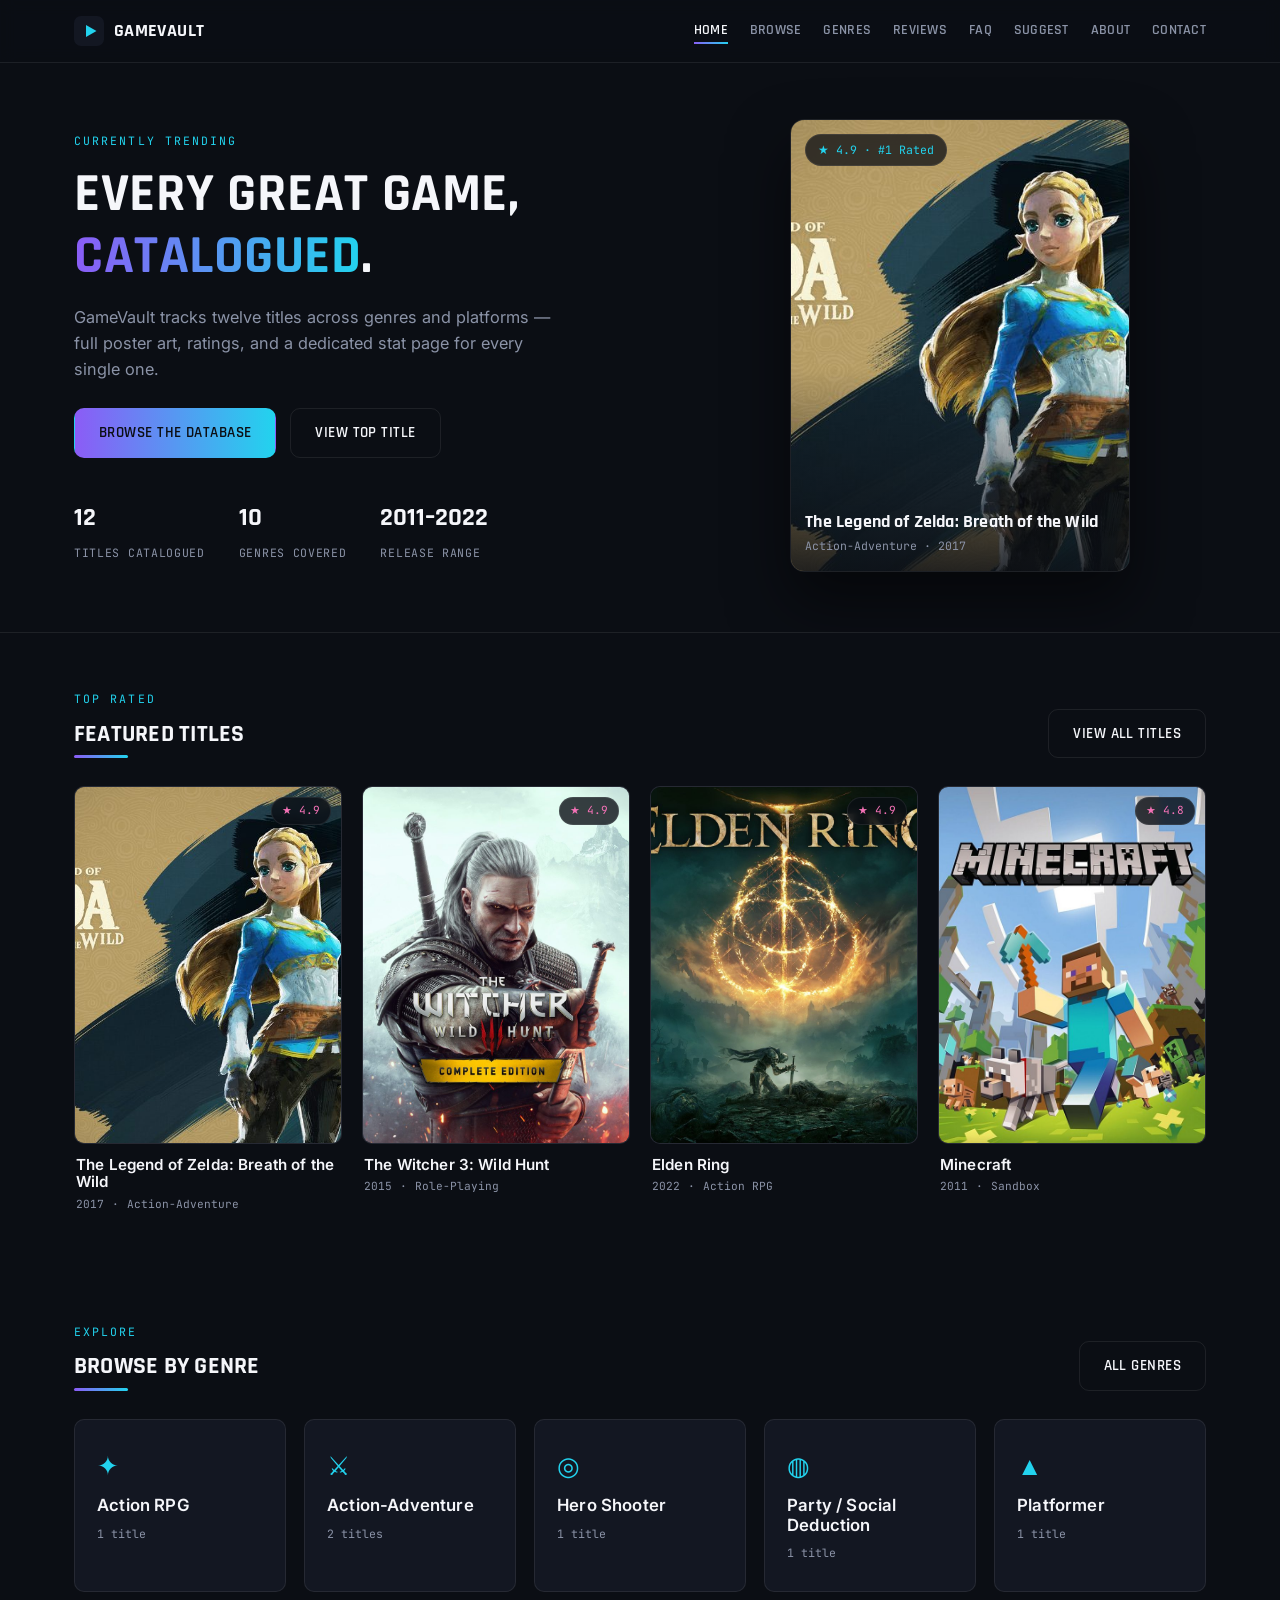
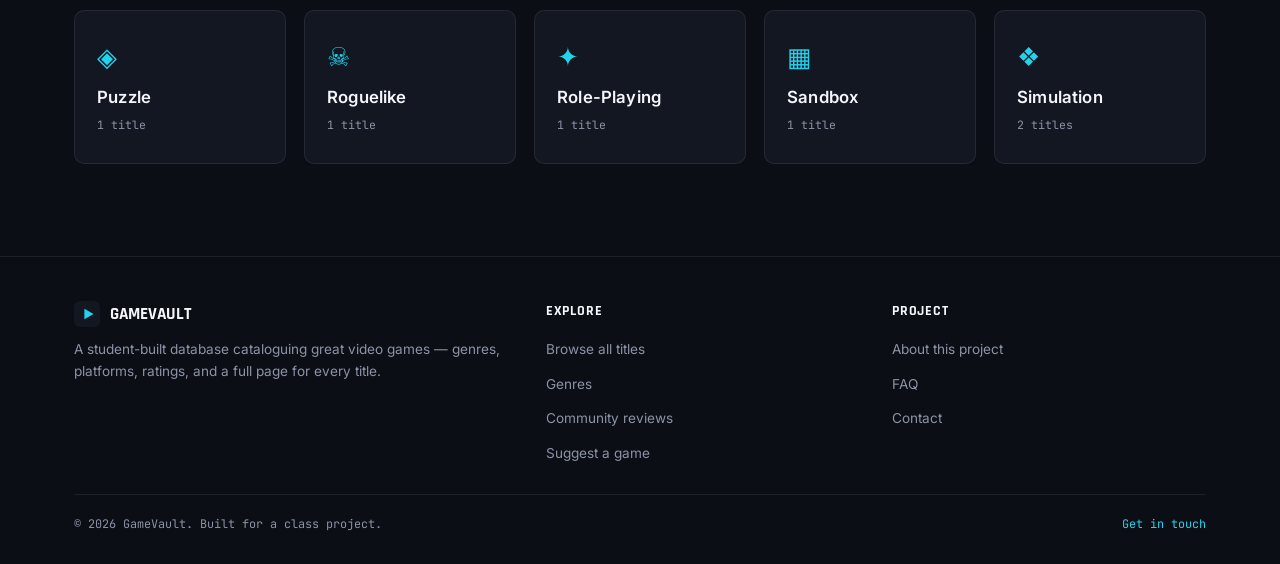
==== commit da84a74b: "Add files via upload" ====
--- a/index.html
+++ b/index.html
@@ -26,6 +26,10 @@
       <ul class="nav-links" id="nav-links">
         <li><a href="index.html" aria-current="page">Home</a></li>
         <li><a href="games.html">Browse</a></li>
+        <li><a href="genres.html">Genres</a></li>
+        <li><a href="reviews.html">Reviews</a></li>
+        <li><a href="faq.html">FAQ</a></li>
+        <li><a href="submit.html">Suggest</a></li>
         <li><a href="about.html">About</a></li>
         <li><a href="contact.html">Contact</a></li>
       </ul>
@@ -45,7 +49,7 @@
           </div>
           <div class="hero-stats">
             <div><strong>12</strong><span>Titles catalogued</span></div>
-            <div><strong>8</strong><span>Genres covered</span></div>
+            <div><strong>10</strong><span>Genres covered</span></div>
             <div><strong>2011–2022</strong><span>Release range</span></div>
           </div>
         </div>
@@ -65,12 +69,56 @@
         <div class="game-grid" id="featured-grid"></div>
       </div>
     </section>
+
+    <section>
+      <div class="container">
+        <div class="section-head">
+          <div>
+            <span class="eyebrow">Explore</span>
+            <h2>Browse by genre</h2>
+          </div>
+          <a class="btn btn-outline" href="genres.html">All genres</a>
+        </div>
+        <div class="category-grid" id="genre-grid"></div>
+      </div>
+    </section>
   </main>
 
   <footer class="site-footer">
-    <div class="container footer-row">
-      <span>GameVault — a class project built with HTML, CSS &amp; JavaScript.</span>
-      <a href="contact.html">Get in touch</a>
+    <div class="container">
+      <div class="footer-grid">
+        <div class="footer-col">
+          <div class="footer-brand">
+            <svg viewBox="0 0 40 40" xmlns="http://www.w3.org/2000/svg" aria-hidden="true">
+          <rect width="40" height="40" rx="9" fill="#131722"/>
+          <polygon points="16,12 30,20 16,28" fill="#22D3EE"/>
+        </svg>
+            <span>GameVault</span>
+          </div>
+          <p>A student-built database cataloguing great video games — genres, platforms, ratings, and a full page for every title.</p>
+        </div>
+        <div class="footer-col">
+          <h4>Explore</h4>
+          <ul>
+            <li><a href="games.html">Browse all titles</a></li>
+            <li><a href="genres.html">Genres</a></li>
+            <li><a href="reviews.html">Community reviews</a></li>
+            <li><a href="submit.html">Suggest a game</a></li>
+          </ul>
+        </div>
+        <div class="footer-col">
+          <h4>Project</h4>
+          <ul>
+            <li><a href="about.html">About this project</a></li>
+            <li><a href="faq.html">FAQ</a></li>
+            <li><a href="contact.html">Contact</a></li>
+          </ul>
+        </div>
+      </div>
+      <div class="footer-row">
+        <span>&copy; 2026 GameVault. Built for a class project.</span>
+        <a href="contact.html">Get in touch</a>
+      </div>
     </div>
   </footer>
 
--- a/style.css
+++ b/style.css
@@ -135,14 +135,14 @@
 
 .nav-links {
   display: flex;
-  gap: 30px;
+  gap: 22px;
   list-style: none;
   margin: 0;
   padding: 0;
   font-family: var(--font-display);
   font-weight: 600;
-  font-size: 0.92rem;
-  letter-spacing: 0.03em;
+  font-size: 0.85rem;
+  letter-spacing: 0.02em;
   text-transform: uppercase;
 }
 
@@ -171,7 +171,7 @@
   font-size: 0.85rem;
 }
 
-@media (max-width: 800px) {
+@media (max-width: 900px) {
   .nav-links {
     position: absolute;
     top: 100%;
@@ -702,10 +702,247 @@
 }
 .detail-nav a:hover { color: var(--accent-cyan); }
 
-/* ---------- Footer ---------- */
+/* ---------- Genre category cards ---------- */
+.category-grid {
+  display: grid;
+  grid-template-columns: repeat(auto-fill, minmax(200px, 1fr));
+  gap: 18px;
+}
+
+.category-card {
+  display: block;
+  background: var(--surface);
+  border: 1px solid var(--border);
+  border-radius: var(--radius);
+  padding: 26px 22px;
+  transition: transform 0.18s ease, border-color 0.18s ease, box-shadow 0.18s ease;
+  position: relative;
+  overflow: hidden;
+}
+
+.category-card::before {
+  content: "";
+  position: absolute;
+  top: 0; left: 0; right: 0;
+  height: 3px;
+  background: var(--gradient);
+  transform: scaleX(0);
+  transform-origin: left;
+  transition: transform 0.2s ease;
+}
+
+.category-card:hover {
+  transform: translateY(-4px);
+  border-color: rgba(139, 92, 246, 0.4);
+  box-shadow: 0 14px 30px rgba(139, 92, 246, 0.12);
+}
+.category-card:hover::before { transform: scaleX(1); }
+
+.category-card .cat-icon {
+  font-family: var(--font-display);
+  font-size: 1.6rem;
+  color: var(--accent-cyan);
+  margin-bottom: 10px;
+  display: block;
+}
+
+.category-card h3 {
+  margin: 0 0 4px;
+  font-size: 1.05rem;
+  text-transform: none;
+  font-family: var(--font-body);
+  font-weight: 600;
+}
+
+.category-card .cat-count {
+  font-family: var(--font-mono);
+  font-size: 0.72rem;
+  color: var(--muted);
+}
+
+/* ---------- FAQ accordion ---------- */
+.faq-list { display: grid; gap: 12px; max-width: 760px; }
+
+.faq-item {
+  background: var(--surface);
+  border: 1px solid var(--border);
+  border-radius: var(--radius);
+  overflow: hidden;
+}
+
+.faq-question {
+  width: 100%;
+  background: none;
+  border: none;
+  color: var(--ink);
+  text-align: left;
+  padding: 18px 20px;
+  font-family: var(--font-display);
+  font-weight: 600;
+  font-size: 1rem;
+  letter-spacing: 0.01em;
+  cursor: pointer;
+  display: flex;
+  justify-content: space-between;
+  align-items: center;
+  gap: 12px;
+}
+
+.faq-question .chevron {
+  flex-shrink: 0;
+  width: 18px;
+  height: 18px;
+  transition: transform 0.2s ease;
+  color: var(--accent-cyan);
+}
+
+.faq-item.open .faq-question .chevron { transform: rotate(180deg); }
+
+.faq-answer {
+  max-height: 0;
+  overflow: hidden;
+  transition: max-height 0.25s ease;
+}
+
+.faq-answer p {
+  padding: 0 20px 18px;
+  margin: 0;
+  color: var(--muted);
+  font-size: 0.92rem;
+}
+
+/* ---------- Review / story cards ---------- */
+.review-grid {
+  display: grid;
+  grid-template-columns: repeat(auto-fill, minmax(260px, 1fr));
+  gap: 22px;
+}
+
+.review-card {
+  background: var(--surface);
+  border: 1px solid var(--border);
+  border-radius: 14px;
+  padding: 24px;
+  display: flex;
+  flex-direction: column;
+  gap: 14px;
+}
+
+.review-head {
+  display: flex;
+  align-items: center;
+  gap: 12px;
+}
+
+.review-avatar {
+  width: 40px;
+  height: 40px;
+  border-radius: 50%;
+  background: var(--gradient);
+  display: flex;
+  align-items: center;
+  justify-content: center;
+  font-family: var(--font-display);
+  font-weight: 700;
+  color: #0B0E14;
+  flex-shrink: 0;
+}
+
+.review-head strong { display: block; font-size: 0.92rem; }
+.review-head span {
+  font-family: var(--font-mono);
+  font-size: 0.7rem;
+  color: var(--muted);
+}
+
+.review-card p { color: var(--ink); opacity: 0.85; font-size: 0.92rem; margin: 0; }
+
+.review-rating { color: var(--accent-pink); font-family: var(--font-mono); font-size: 0.82rem; }
+
+/* ---------- Form pages (submit / contact) ---------- */
+.form-page .panel { max-width: 640px; margin: 0 auto; }
+
+.field-row {
+  display: grid;
+  grid-template-columns: 1fr 1fr;
+  gap: 16px;
+}
+@media (max-width: 560px) {
+  .field-row { grid-template-columns: 1fr; }
+}
+
+/* ---------- Thank you page ---------- */
+.thankyou {
+  text-align: center;
+  padding: 90px 0;
+  max-width: 560px;
+  margin: 0 auto;
+}
+
+.thankyou-icon {
+  width: 76px;
+  height: 76px;
+  border-radius: 50%;
+  background: var(--gradient);
+  display: flex;
+  align-items: center;
+  justify-content: center;
+  margin: 0 auto 26px;
+  font-size: 1.8rem;
+}
+
+.thankyou h1 { margin-bottom: 14px; }
+.thankyou p { font-size: 1.02rem; margin-bottom: 28px; }
+
+/* ---------- Footer (expanded) ---------- */
+.footer-grid {
+  display: grid;
+  grid-template-columns: 1.4fr 1fr 1fr;
+  gap: 32px;
+  padding-bottom: 28px;
+  border-bottom: 1px solid var(--border);
+  margin-bottom: 20px;
+}
+
+@media (max-width: 700px) {
+  .footer-grid { grid-template-columns: 1fr; }
+}
+
+.footer-col h4 {
+  font-family: var(--font-display);
+  font-size: 0.85rem;
+  text-transform: uppercase;
+  letter-spacing: 0.06em;
+  color: var(--ink);
+  margin: 0 0 14px;
+}
+
+.footer-col ul {
+  list-style: none;
+  padding: 0;
+  margin: 0;
+  display: grid;
+  gap: 9px;
+}
+
+.footer-col a, .footer-col p {
+  color: var(--muted);
+  font-size: 0.85rem;
+}
+.footer-col a:hover { color: var(--accent-cyan); }
+
+.footer-brand { display: flex; align-items: center; gap: 10px; margin-bottom: 12px; }
+.footer-brand svg { width: 26px; height: 26px; }
+.footer-brand span {
+  font-family: var(--font-display);
+  font-weight: 700;
+  font-size: 1.05rem;
+  text-transform: uppercase;
+}
+
 .site-footer {
   border-top: 1px solid var(--border);
-  padding: 30px 0;
+  padding: 44px 0 30px;
   margin-top: 40px;
 }
 
